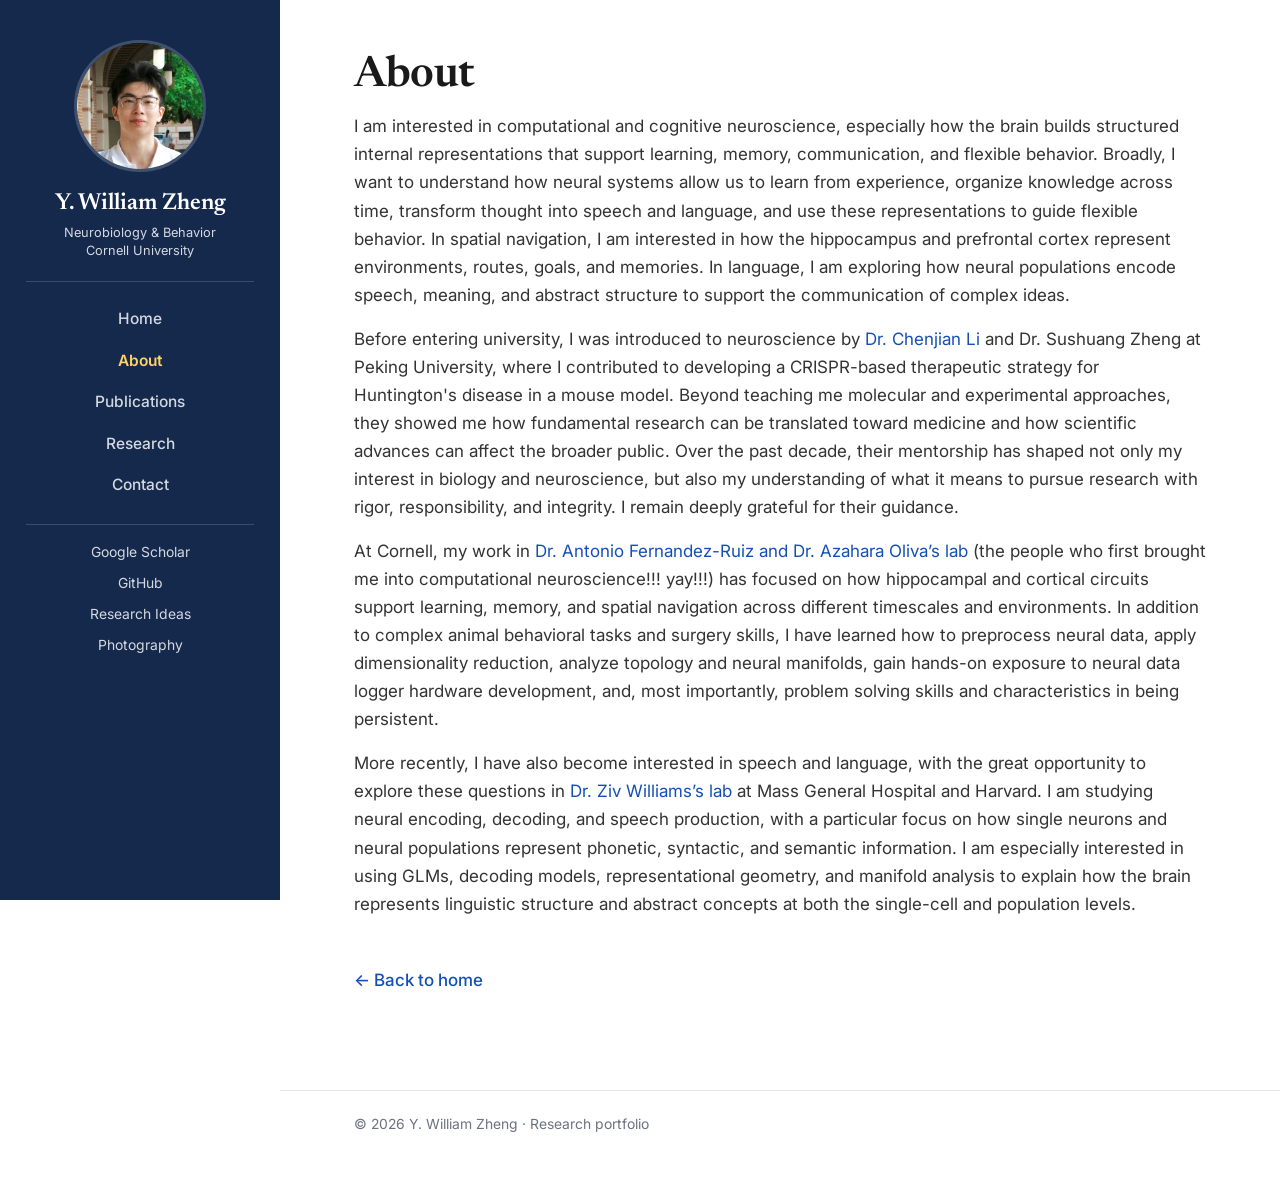
==== about.html @ 9a8290dd "feat(site): add photography gallery page and sidebar link" ====
<!DOCTYPE html>
<html lang="en">
<head>
    <meta charset="UTF-8">
    <meta name="viewport" content="width=device-width, initial-scale=1.0">
    <title>About | Y. William Zheng</title>
    <meta name="description" content="Research interests of Y. William Zheng in computational and cognitive neuroscience: hippocampal and prefrontal representations for navigation and memory, and neural encoding of speech and language.">
    <meta name="author" content="Y. William Zheng">
    <link rel="canonical" href="https://williamyixiangzheng.github.io/WYZ-Neuro-Portfolio/about.html">
    <meta property="og:title" content="About | Y. William Zheng">
    <meta property="og:description" content="Research interests of Y. William Zheng in computational and cognitive neuroscience: hippocampal and prefrontal representations for navigation and memory, and neural encoding of speech and language.">
    <meta property="og:url" content="https://williamyixiangzheng.github.io/WYZ-Neuro-Portfolio/about.html">
    <meta property="og:type" content="website">
    <link rel="preconnect" href="https://fonts.googleapis.com">
    <link rel="preconnect" href="https://fonts.gstatic.com" crossorigin>
    <link href="https://fonts.googleapis.com/css2?family=Inter:wght@400;500;600;700&family=Newsreader:opsz,wght@6..72,400;6..72,500;6..72,600;6..72,700&display=swap" rel="stylesheet">
    <link rel="stylesheet" href="assets/site.css">
</head>
<body>
    <a class="skip-link" href="#main">Skip to main content</a>

    <aside class="sidebar">
        <a href="index.html"><img class="avatar" src="picture/william_profile_pic.jpg" alt="Portrait of Y. William Zheng"></a>
        <p class="name">Y. William Zheng</p>
        <p class="tag">Neurobiology &amp; Behavior<br>Cornell University</p>
        <nav aria-label="Main">
            <a href="index.html">Home</a>
            <a href="about.html" aria-current="page">About</a>
            <a href="publications.html">Publications</a>
            <a href="research.html">Research</a>
            <a href="index.html#contact">Contact</a>
        </nav>
        <div class="side-links">
            <a href="https://scholar.google.com/citations?user=ODMxjj0AAAAJ&amp;hl=en" target="_blank" rel="noreferrer">Google Scholar</a>
            <a href="https://github.com/williamyixiangzheng" target="_blank" rel="noreferrer">GitHub</a>
            <a href="writing.html">Research Ideas</a>
            <a href="photography.html">Photography</a>
        </div>
    </aside>

    <div class="content">
        <main id="main" class="page">
            <div class="wrap prose">
                <h1>About</h1>

                <p>
                    I am interested in computational and cognitive neuroscience, especially how the brain
                    builds structured internal representations that support learning, memory, communication,
                    and flexible behavior. Broadly, I want to understand how neural systems allow us to learn
                    from experience, organize knowledge across time, transform thought into speech and
                    language, and use these representations to guide flexible behavior. In spatial navigation,
                    I am interested in how the hippocampus and prefrontal cortex represent environments,
                    routes, goals, and memories. In language, I am exploring how neural populations encode
                    speech, meaning, and abstract structure to support the communication of complex ideas.
                </p>

                <p>
                    Before entering university, I was introduced to neuroscience by <a href="https://web.bio.pku.edu.cn/UHPB/index.php?m=Index&a=teacher_cont&id=86&cid=20" target="_blank" rel="noopener noreferrer">Dr. Chenjian Li</a> and Dr. Sushuang 
                    Zheng at Peking University, where I contributed to developing a CRISPR-based therapeutic strategy 
                    for Huntington's disease in a mouse model. Beyond teaching me molecular and experimental approaches, 
                    they showed me how fundamental research can be translated toward medicine and how scientific advances 
                    can affect the broader public. Over the past decade, their mentorship has shaped not only my interest 
                    in biology and neuroscience, but also my understanding of what it means to pursue research with rigor,
                     responsibility, and integrity. I remain deeply grateful for their guidance.
                </p>

                <p>
                    At Cornell, my work in
                    <a href="https://braincomputation.org/people/" target="_blank" rel="noopener noreferrer">Dr. Antonio Fernandez-Ruiz and Dr. Azahara Oliva&rsquo;s lab</a>
                    (the people who first brought me into computational neuroscience!!! yay!!!) has focused on
                    how hippocampal and cortical circuits support learning, memory, and spatial navigation
                    across different timescales and environments. In addition to complex animal behavioral
                    tasks and surgery skills, I have learned how to preprocess neural data, apply
                    dimensionality reduction, analyze topology and neural manifolds, gain hands-on exposure to
                    neural data logger hardware development, and, most importantly, problem solving skills and
                    characteristics in being persistent.
                </p>

                <p>
                    More recently, I have also become interested in speech and language, with the great
                    opportunity to explore these questions in
                    <a href="https://zivwilliams.mgh.harvard.edu/" target="_blank" rel="noopener noreferrer">Dr. Ziv Williams&rsquo;s lab</a>
                    at Mass General Hospital and Harvard. I am studying neural encoding, decoding, and speech
                    production, with a particular focus on how single neurons and neural populations represent
                    phonetic, syntactic, and semantic information. I am especially interested in using GLMs,
                    decoding models, representational geometry, and manifold analysis to explain how the brain
                    represents linguistic structure and abstract concepts at both the single-cell and
                    population levels.
                </p>

                <p><a class="back-link" href="index.html">&larr; Back to home</a></p>
            </div>
        </main>

        <footer>
            <div class="wrap">
                &copy; 2026 Y. William Zheng &middot; Research portfolio
            </div>
        </footer>
    </div>
</body>
</html>
---- assets/site.css ----
/* ==========================================================================
   Y. William Zheng — research portfolio
   Shared stylesheet. Every page links this file; no page defines its own
   colours, spacing, or nav styles.
   ========================================================================== */

:root {
    --bg: #ffffff;
    --ink: #1a1a1a;
    --body: #333333;
    --muted: #5b6472;
    --soft: #6b7280;
    --line: #e4e6ea;
    --line-soft: #f0f1f4;
    --accent: #1450b4;
    --accent-dark: #0f3d8a;
    --sidebar: #15294d;
    --sidebar-soft: rgba(255, 255, 255, 0.82);
    --sidebar-line: rgba(255, 255, 255, 0.16);
    --sidebar-active: #ffd166;
    --sidebar-w: 280px;
    --max: 900px;
    --focus: #b45309;
}

* { box-sizing: border-box; }

html {
    overflow-y: scroll;
    -webkit-text-size-adjust: 100%;
}

body {
    margin: 0;
    color: var(--ink);
    background: var(--bg);
    font-family: "Inter", -apple-system, BlinkMacSystemFont, "Segoe UI", sans-serif;
    line-height: 1.65;
    font-size: 17px;
    overflow-wrap: break-word;
}

a { color: var(--accent); text-decoration: none; }
a:hover { text-decoration: underline; }

/* Visible keyboard focus everywhere, including inside the dark sidebar. */
a:focus-visible,
button:focus-visible {
    outline: 3px solid var(--focus);
    outline-offset: 2px;
    border-radius: 3px;
}
.sidebar a:focus-visible { outline-color: var(--sidebar-active); }

.skip-link {
    position: absolute;
    left: -9999px;
    top: 0;
    z-index: 100;
    background: #fff;
    color: var(--accent);
    padding: 10px 16px;
    font-weight: 600;
}
.skip-link:focus { left: 8px; top: 8px; }

.wrap {
    max-width: var(--max);
    margin: 0 auto;
    padding: 0 24px;
}

/* ---------- Sidebar ---------- */
.sidebar {
    position: fixed;
    top: 0;
    left: 0;
    width: var(--sidebar-w);
    height: 100vh;
    background: var(--sidebar);
    color: #fff;
    display: flex;
    flex-direction: column;
    align-items: center;
    text-align: center;
    padding: 40px 26px;
    overflow-y: auto;
}

.sidebar .avatar {
    width: 132px;
    height: 132px;
    border-radius: 50%;
    object-fit: cover;
    display: block;
    border: 3px solid rgba(255, 255, 255, 0.18);
    margin-bottom: 18px;
}

.sidebar .name {
    font-family: "Newsreader", Georgia, serif;
    font-weight: 600;
    font-size: 1.45rem;
    line-height: 1.2;
    margin: 0 0 6px;
    color: #fff;
}

.sidebar .tag {
    color: var(--sidebar-soft);
    font-size: 0.8rem;
    line-height: 1.45;
    margin: 0 0 20px;
}

.sidebar nav {
    width: 100%;
    border-top: 1px solid var(--sidebar-line);
    padding-top: 16px;
}

.sidebar nav a {
    display: block;
    color: var(--sidebar-soft);
    font-size: 0.97rem;
    font-weight: 500;
    padding: 8px 0;
    border-radius: 6px;
}
.sidebar nav a:hover { color: #fff; text-decoration: none; }
.sidebar nav a[aria-current="page"] {
    color: var(--sidebar-active);
    font-weight: 600;
}

.sidebar .side-links {
    width: 100%;
    margin-top: 18px;
    padding-top: 16px;
    border-top: 1px solid var(--sidebar-line);
    display: flex;
    flex-direction: column;
    gap: 8px;
}
.sidebar .side-links a {
    color: var(--sidebar-soft);
    font-size: 0.87rem;
}
.sidebar .side-links a:hover { color: #fff; }

.content { margin-left: var(--sidebar-w); }

/* ---------- Page furniture ---------- */
.page { padding: 52px 0 24px; }

h1 {
    font-family: "Newsreader", Georgia, serif;
    font-weight: 600;
    font-size: clamp(2rem, 5vw, 2.7rem);
    line-height: 1.12;
    margin: 0 0 12px;
    letter-spacing: -0.01em;
}

.lead {
    color: var(--muted);
    font-size: 1.05rem;
    margin: 0 0 8px;
}

h2 {
    font-family: "Newsreader", Georgia, serif;
    font-weight: 600;
    font-size: 1.5rem;
    margin: 44px 0 6px;
    padding-bottom: 10px;
    border-bottom: 1px solid var(--line);
}

h3 {
    font-size: 1.14rem;
    font-weight: 600;
    line-height: 1.35;
    margin: 2px 0 8px;
}
h3 a { color: var(--ink); }
h3 a:hover { color: var(--accent); }

h4 {
    font-size: 0.76rem;
    font-weight: 700;
    letter-spacing: 0.07em;
    text-transform: uppercase;
    color: var(--soft);
    margin: 18px 0 6px;
}

p { color: var(--body); margin: 0 0 16px; }

.prose li { color: var(--body); margin-bottom: 6px; }
.prose ul, .prose ol { padding-left: 22px; margin: 0 0 16px; }

/* ---------- Hero (home) ---------- */
.hero { padding: 56px 0 0; }
.hero h1 { margin-bottom: 14px; }
.hero .role {
    font-size: 1.12rem;
    color: var(--ink);
    margin: 0 0 14px;
}
.hero .affil { color: var(--muted); font-size: 1rem; }

.hero-links {
    display: flex;
    flex-wrap: wrap;
    gap: 10px;
    margin-top: 22px;
}
.hero-links a {
    font-size: 0.92rem;
    font-weight: 500;
    padding: 7px 15px;
    border: 1px solid var(--line);
    border-radius: 999px;
    color: var(--accent);
}
.hero-links a:hover {
    text-decoration: none;
    border-color: var(--accent);
    background: #f5f8fe;
}

/* ---------- Status pills ---------- */
.pill {
    display: inline-block;
    font-size: 0.71rem;
    font-weight: 700;
    letter-spacing: 0.05em;
    text-transform: uppercase;
    padding: 3px 10px;
    border-radius: 999px;
    white-space: nowrap;
    background: #eef1f6;
    color: #3c4757;
}
.pill--published { background: #e2f0e4; color: #245c30; }
.pill--preprint  { background: #dfeaf9; color: #17427e; }
.pill--review    { background: #dfeaf9; color: #17427e; }
.pill--prep      { background: #fdf0d9; color: #7a5a11; }
.pill--ongoing   { background: #ece6f7; color: #4a3579; }
.pill--earlier   { background: #eef1f6; color: #3c4757; }
.pill--concept   { background: #f4eee8; color: #6b4a2c; }

/* ---------- Project cards ---------- */
.card {
    padding: 26px 0;
    border-bottom: 1px solid var(--line);
}
.card:last-of-type { border-bottom: none; }

.card-head {
    display: flex;
    flex-wrap: wrap;
    align-items: baseline;
    gap: 10px;
    margin-bottom: 2px;
}
.card-head h3 { margin: 0; }

.card-meta {
    font-size: 0.86rem;
    color: var(--soft);
    margin: 0 0 10px;
}

/* Card header: output type, then venue/status, then the author line.
   The project title stays the visual anchor; this is supporting context. */
.card-byline { margin: 0 0 14px; }

.card-byline .kind {
    display: block;
    font-size: 0.74rem;
    font-weight: 700;
    letter-spacing: 0.07em;
    text-transform: uppercase;
    color: var(--soft);
    margin-bottom: 1px;
}

.card-byline .venue {
    display: block;
    font-size: 0.88rem;
    color: var(--muted);
}

.card-byline .authors {
    display: block;
    font-size: 0.86rem;
    line-height: 1.5;
    color: var(--muted);
    margin-top: 5px;
}
/* The portfolio owner, emphasised within the author list. */
.card-byline .authors .me { font-weight: 700; color: var(--ink); }

/* Marks equal contribution; explained by .eq-note under the list. */
.card-byline .authors .eq { font-weight: 400; }

.eq-note {
    font-size: 0.79rem;
    color: var(--soft);
    margin-top: 3px;
}

.card p { margin: 0 0 12px; font-size: 0.98rem; }

.card ul {
    margin: 0 0 12px;
    padding-left: 20px;
}
.card li {
    color: var(--body);
    font-size: 0.96rem;
    margin-bottom: 5px;
}

/* Home featured cards: two side-by-side columns, collapsing to one on narrow
   screens. Reading order is left-to-right, then down. */
.featured {
    display: grid;
    grid-template-columns: repeat(auto-fit, minmax(330px, 1fr));
    gap: 0 36px;
}
.featured .card { border-bottom: 1px solid var(--line-soft); }

/* The homepage shows at most eight featured projects; anything beyond the eighth
   belongs on the Research page. Keep the markup to eight cards -- this rule is a
   guard, and hidden cards are still in the DOM for crawlers and screen readers. */
.featured .card:nth-child(n + 9) { display: none; }

/* Underlined body text. Offset so descenders stay legible. */
.underlined {
    text-decoration: underline;
    text-decoration-thickness: 1px;
    text-underline-offset: 3px;
}

/* ---------- Method tags ---------- */
.tags {
    list-style: none;
    display: flex;
    flex-wrap: wrap;
    gap: 6px;
    margin: 0 0 12px;
    padding: 0;
}
.tags li {
    font-size: 0.78rem;
    color: var(--muted);
    background: #f5f6f8;
    border: 1px solid var(--line);
    border-radius: 5px;
    padding: 2px 8px;
    margin: 0;
    max-width: none;
}

/* ---------- Link rows ---------- */
.row-links {
    display: flex;
    flex-wrap: wrap;
    gap: 8px 18px;
    font-size: 0.92rem;
    font-weight: 500;
}

.back-link { display: inline-block; margin-top: 32px; font-weight: 500; }

/* ---------- Figures ---------- */
figure { margin: 24px 0; }
figure img {
    width: 100%;
    height: auto;
    border-radius: 10px;
    border: 1px solid var(--line);
    display: block;
}
figcaption {
    font-size: 0.86rem;
    color: var(--muted);
    margin-top: 8px;
}

/* ---------- Photo gallery ---------- */
/* Columns rather than a grid, so portrait and landscape frames keep their own
   aspect ratios instead of being cropped to a shared cell height. */
.photo-grid {
    columns: 2;
    column-gap: 18px;
    margin-top: 28px;
}
.photo-grid .photo {
    margin: 0 0 18px;
    break-inside: avoid;
}
@media (max-width: 700px) {
    .photo-grid { columns: 1; }
}

/* ---------- Pipeline diagram (original asset, no data shown) ---------- */
.pipeline {
    list-style: none;
    display: flex;
    flex-wrap: wrap;
    align-items: stretch;
    gap: 8px;
    margin: 20px 0 24px;
    padding: 0;
}
.pipeline li {
    flex: 1 1 130px;
    font-size: 0.82rem;
    line-height: 1.4;
    color: var(--muted);
    background: #f7f8fa;
    border: 1px solid var(--line);
    border-radius: 8px;
    padding: 10px 12px;
    margin: 0;
    max-width: none;
    position: relative;
}
.pipeline li strong {
    display: block;
    color: var(--ink);
    font-size: 0.86rem;
    font-weight: 600;
    margin-bottom: 2px;
}

/* ---------- Callout ---------- */
.note {
    border-left: 3px solid var(--line);
    padding: 2px 0 2px 16px;
    margin: 20px 0;
    color: var(--muted);
    font-size: 0.94rem;
}
.note p { color: inherit; font-size: inherit; margin-bottom: 8px; }
.note p:last-child { margin-bottom: 0; }

/* Technologies / methods line closing a software entry. */
.tech {
    font-size: 0.9rem;
    color: var(--muted);
    margin-top: 14px;
}
.tech span {
    font-weight: 600;
    color: var(--ink);
}

/* ---------- Publication list ----------
   Formal, compact citation entries for the Publications page. Deliberately
   not cards: no borders, icons, or thumbnails, so the page reads like the
   publications section of an academic CV. */
.pubs {
    list-style: none;
    margin: 0 0 8px;
    padding: 0;
}

.pub {
    margin: 0 0 22px;
    padding-left: 22px;
    text-indent: -22px;   /* hanging indent, as in a printed reference list */
    max-width: none;
}
.pub:last-child { margin-bottom: 0; }

.pub-line {
    margin: 0;
    font-size: 0.97rem;
    line-height: 1.6;
    color: var(--body);
}
/* Author list wraps cleanly on narrow screens rather than overflowing. */
.pub-line .me { font-weight: 700; color: var(--ink); }

.pub-note {
    display: block;
    text-indent: 0;
    margin-top: 5px;
    font-size: 0.86rem;
    color: var(--muted);
}
.pub-note a { font-weight: 500; }

/* ---------- Citations ---------- */
.citation {
    font-size: 0.96rem;
    color: var(--body);
    margin: 0 0 8px;
}
.citation .me { font-weight: 700; }

/* ---------- Footer ---------- */
footer {
    margin-top: 56px;
    padding: 22px 0 56px;
    border-top: 1px solid var(--line);
    color: var(--soft);
    font-size: 0.87rem;
}

/* ---------- Responsive ---------- */
@media (max-width: 900px) {
    :root { --sidebar-w: 0px; }
    .sidebar {
        position: static;
        width: 100%;
        height: auto;
        padding: 26px 24px;
    }
    .sidebar .avatar { width: 104px; height: 104px; }
    .sidebar nav {
        display: flex;
        flex-wrap: wrap;
        justify-content: center;
        gap: 2px 18px;
    }
    .sidebar nav a { padding: 6px 0; }
    .sidebar .side-links { flex-direction: row; justify-content: center; gap: 18px; }
    .content { margin-left: 0; }
    .page { padding: 34px 0 16px; }
    .hero { padding: 34px 0 0; }
}

@media (max-width: 560px) {
    body { font-size: 16px; }
}

@media (prefers-reduced-motion: reduce) {
    * { animation: none !important; transition: none !important; }
}
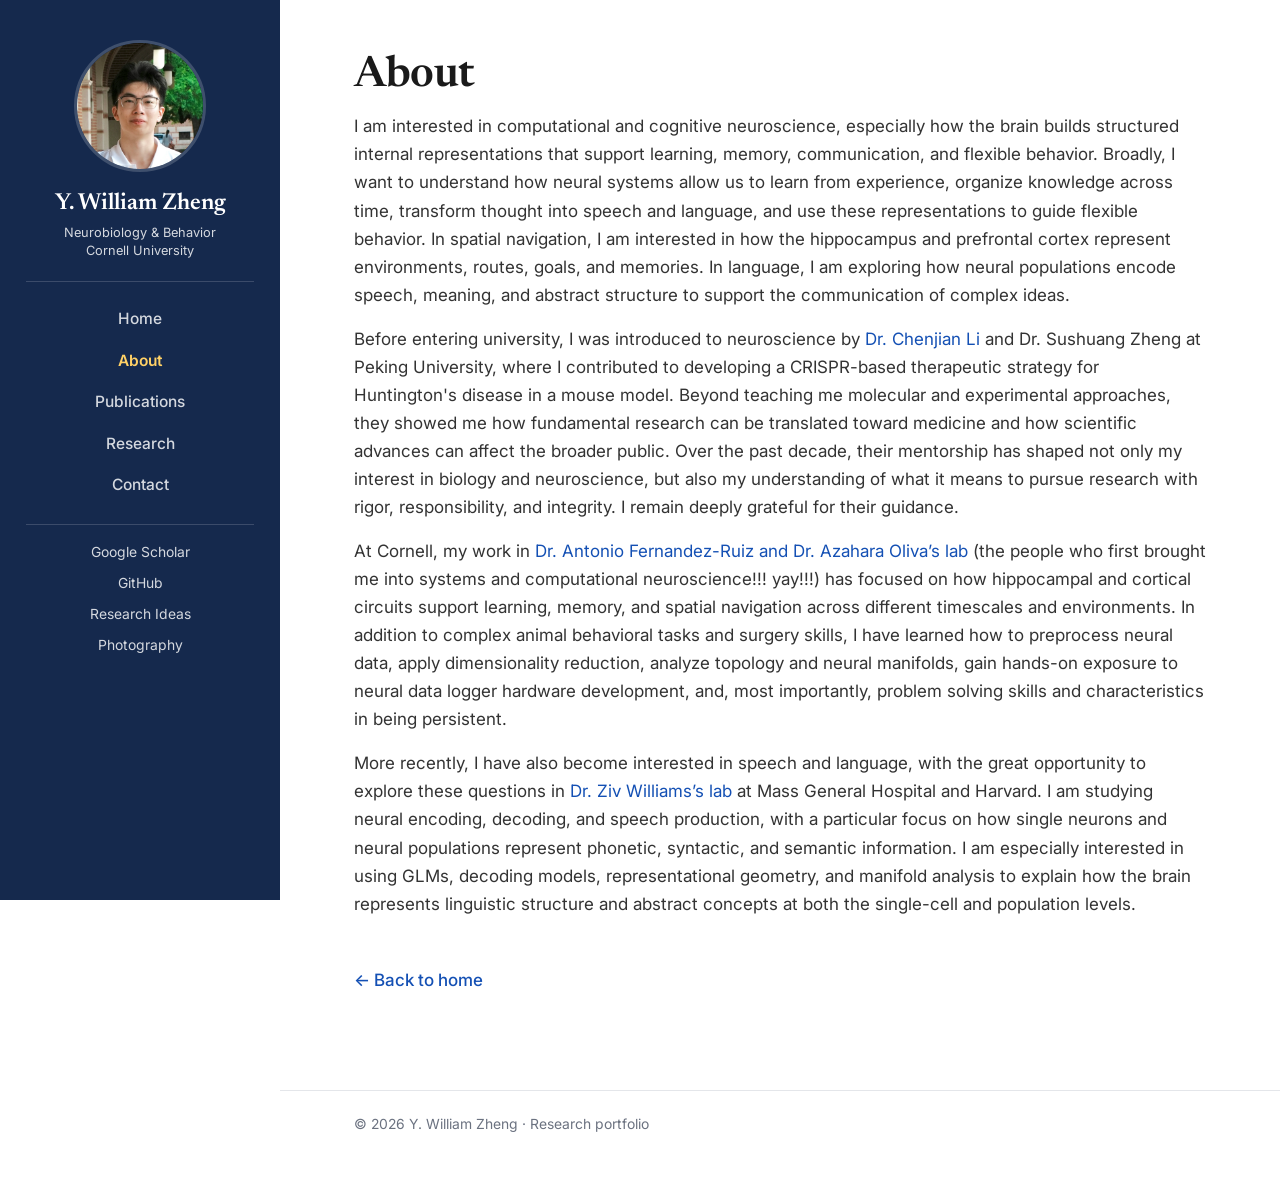
==== commit 1023eddf: "update" ====
--- a/about.html
+++ b/about.html
@@ -67,7 +67,7 @@
                 <p>
                     At Cornell, my work in
                     <a href="https://braincomputation.org/people/" target="_blank" rel="noopener noreferrer">Dr. Antonio Fernandez-Ruiz and Dr. Azahara Oliva&rsquo;s lab</a>
-                    (the people who first brought me into computational neuroscience!!! yay!!!) has focused on
+                    (the people who first brought me into systems and computational neuroscience!!! yay!!!) has focused on
                     how hippocampal and cortical circuits support learning, memory, and spatial navigation
                     across different timescales and environments. In addition to complex animal behavioral
                     tasks and surgery skills, I have learned how to preprocess neural data, apply
--- a/assets/site.css
+++ b/assets/site.css
@@ -324,14 +324,21 @@
     margin-bottom: 5px;
 }
 
-/* Home featured cards: two side-by-side columns, collapsing to one on narrow
-   screens. Reading order is left-to-right, then down. */
-.featured {
+/* Home featured cards: one project per row. A project with a shareable image
+   (.card--figure) shows text on the left and the image on the right; the rest
+   span the full row. Stacks to text-then-image on narrow screens. */
+.featured .card { border-bottom: 1px solid var(--line-soft); }
+.featured .card--figure {
     display: grid;
-    grid-template-columns: repeat(auto-fit, minmax(330px, 1fr));
+    grid-template-columns: minmax(0, 1fr) minmax(0, 1fr);
     gap: 0 36px;
-}
-.featured .card { border-bottom: 1px solid var(--line-soft); }
+    align-items: center;
+}
+.card-figure { margin: 0; }
+@media (max-width: 700px) {
+    .featured .card--figure { grid-template-columns: 1fr; }
+    .card-figure { margin-top: 8px; }
+}
 
 /* The homepage shows at most eight featured projects; anything beyond the eighth
    belongs on the Research page. Keep the markup to eight cards -- this rule is a
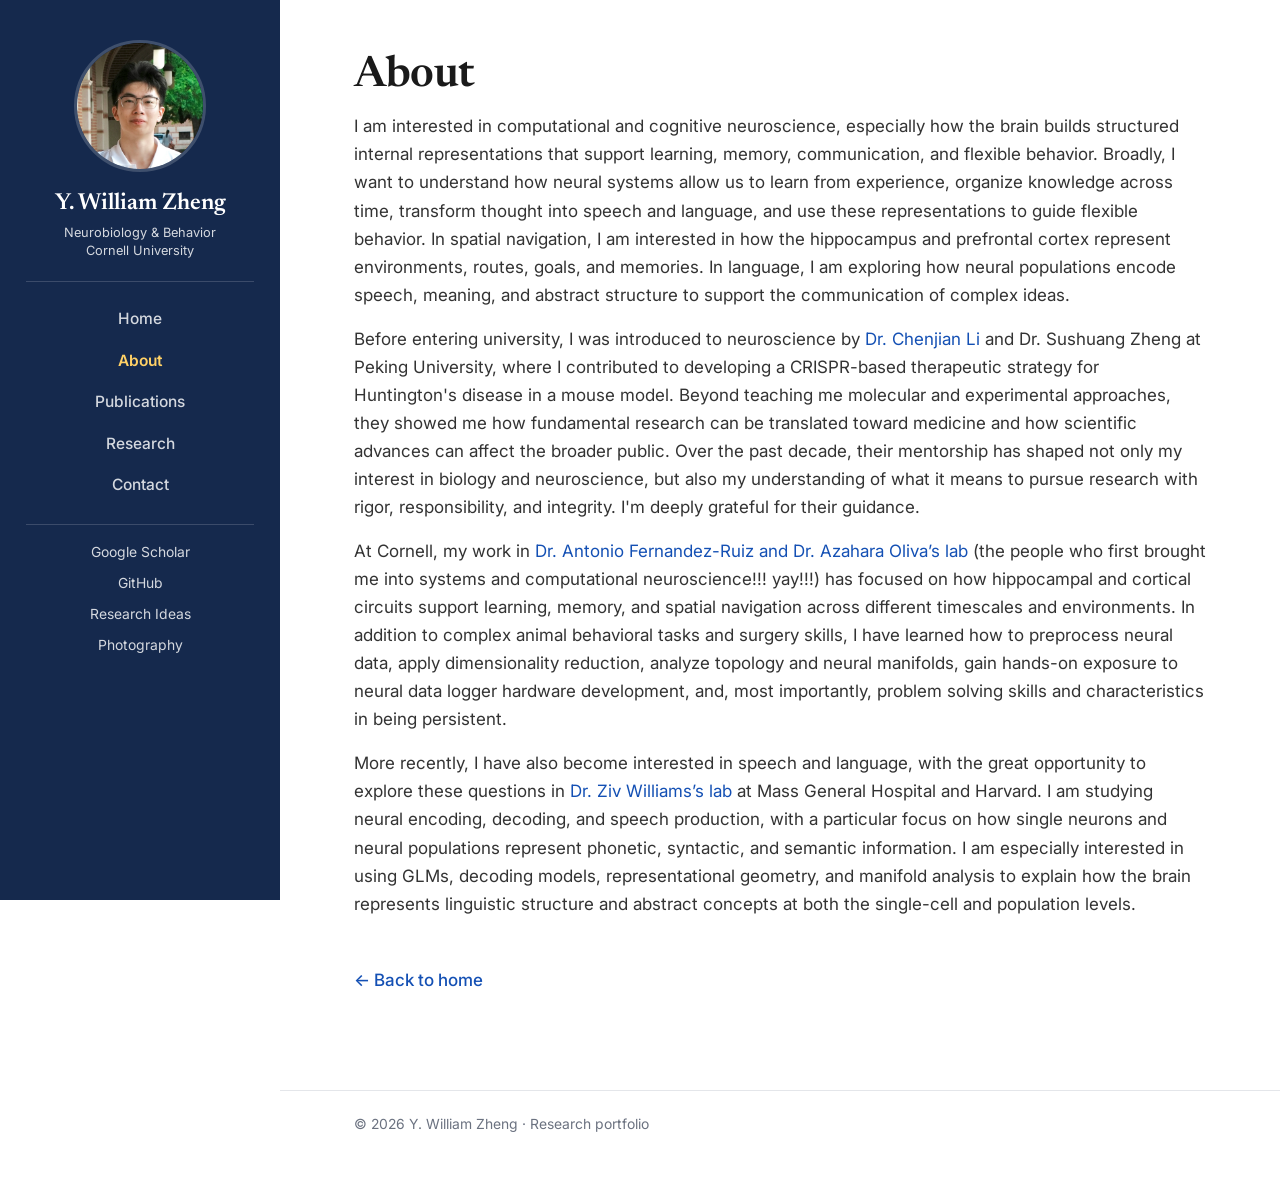
==== commit c9d10336: "update" ====
--- a/about.html
+++ b/about.html
@@ -61,7 +61,7 @@
                     they showed me how fundamental research can be translated toward medicine and how scientific advances 
                     can affect the broader public. Over the past decade, their mentorship has shaped not only my interest 
                     in biology and neuroscience, but also my understanding of what it means to pursue research with rigor,
-                     responsibility, and integrity. I remain deeply grateful for their guidance.
+                     responsibility, and integrity. I'm deeply grateful for their guidance.
                 </p>
 
                 <p>
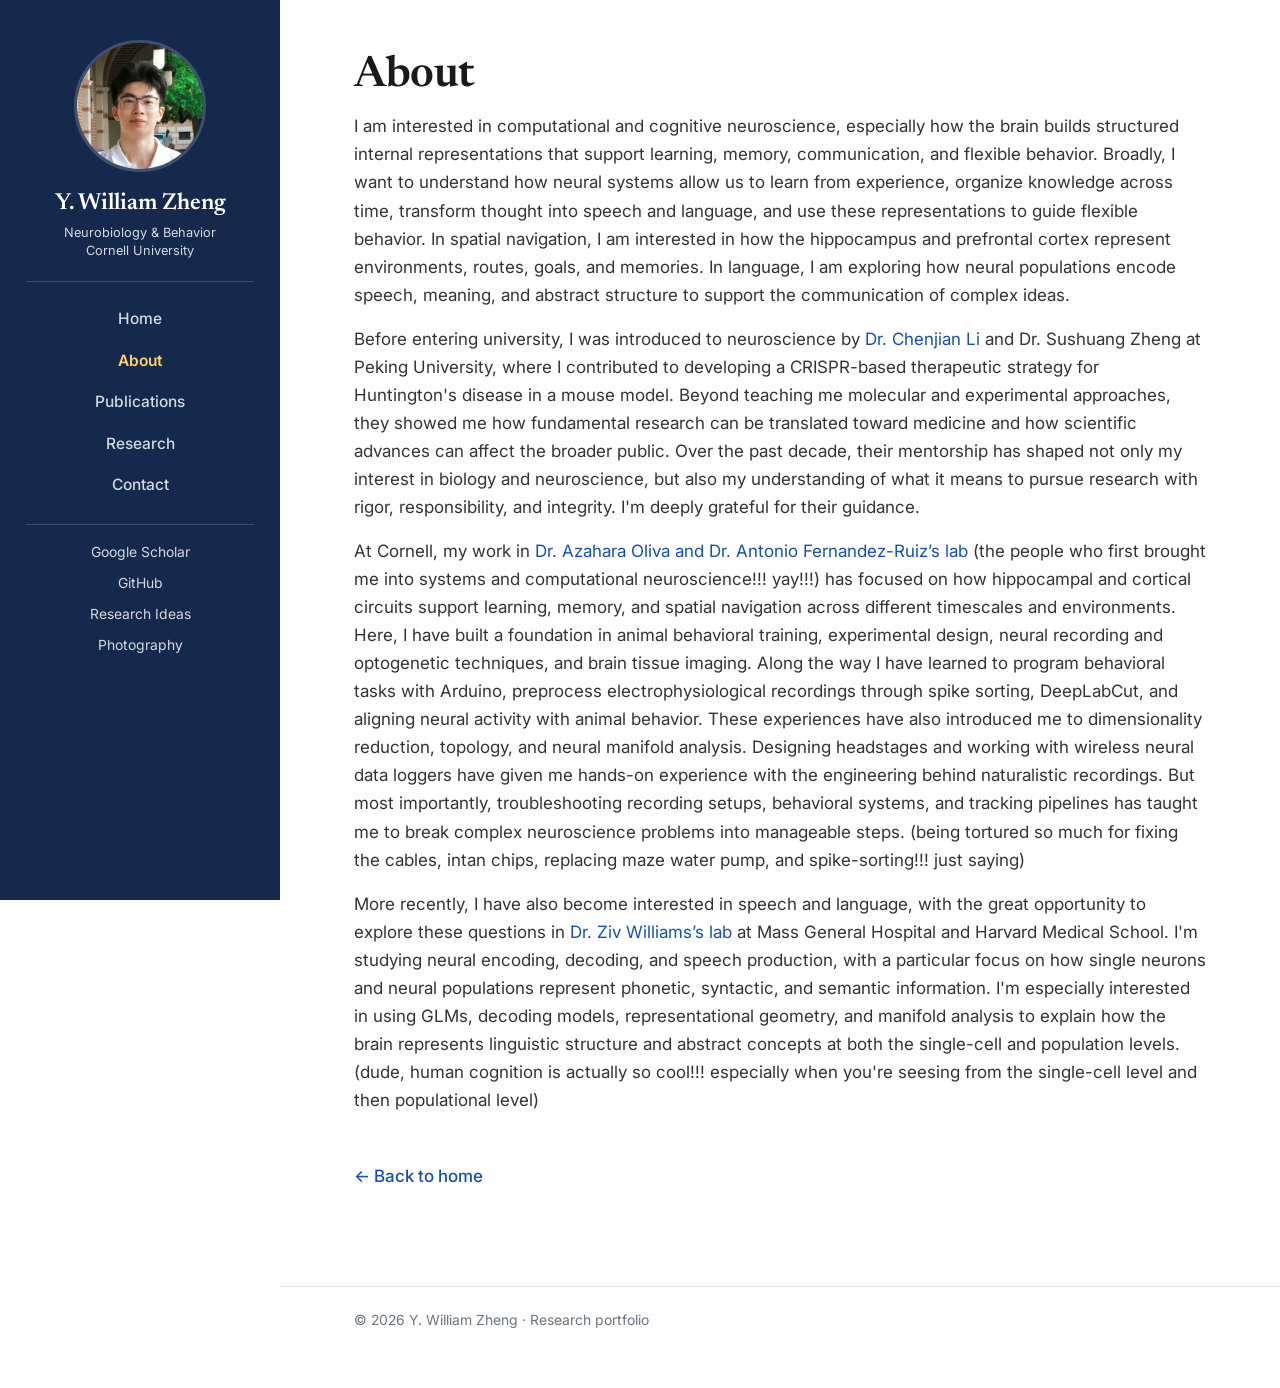
==== commit a5d05c5c: "update" ====
--- a/about.html
+++ b/about.html
@@ -66,26 +66,31 @@
 
                 <p>
                     At Cornell, my work in
-                    <a href="https://braincomputation.org/people/" target="_blank" rel="noopener noreferrer">Dr. Antonio Fernandez-Ruiz and Dr. Azahara Oliva&rsquo;s lab</a>
+                    <a href="https://braincomputation.org/people/" target="_blank" rel="noopener noreferrer">Dr. Azahara Oliva and Dr. Antonio Fernandez-Ruiz&rsquo;s lab</a>
                     (the people who first brought me into systems and computational neuroscience!!! yay!!!) has focused on
                     how hippocampal and cortical circuits support learning, memory, and spatial navigation
-                    across different timescales and environments. In addition to complex animal behavioral
-                    tasks and surgery skills, I have learned how to preprocess neural data, apply
-                    dimensionality reduction, analyze topology and neural manifolds, gain hands-on exposure to
-                    neural data logger hardware development, and, most importantly, problem solving skills and
-                    characteristics in being persistent.
+                    across different timescales and environments. Here, I have built a foundation in animal behavioral training,
+                    experimental design, neural recording and optogenetic techniques, and brain tissue imaging. Along the way
+                    I have learned to program behavioral tasks with Arduino, preprocess electrophysiological recordings through
+                    spike sorting, DeepLabCut, and aligning neural activity with animal behavior. These experiences have also introduced
+                    me to dimensionality reduction, topology, and neural manifold analysis. Designing headstages and working with wireless
+                    neural data loggers have given me hands-on experience with the engineering behind naturalistic recordings. But most
+                    importantly, troubleshooting recording setups, behavioral systems, and tracking pipelines has taught me to break
+                    complex neuroscience problems into manageable steps. (being tortured so much for fixing the cables, intan chips, replacing
+                    maze water pump, and spike-sorting!!! just saying)
                 </p>
 
                 <p>
                     More recently, I have also become interested in speech and language, with the great
                     opportunity to explore these questions in
                     <a href="https://zivwilliams.mgh.harvard.edu/" target="_blank" rel="noopener noreferrer">Dr. Ziv Williams&rsquo;s lab</a>
-                    at Mass General Hospital and Harvard. I am studying neural encoding, decoding, and speech
+                    at Mass General Hospital and Harvard Medical School. I'm studying neural encoding, decoding, and speech
                     production, with a particular focus on how single neurons and neural populations represent
-                    phonetic, syntactic, and semantic information. I am especially interested in using GLMs,
+                    phonetic, syntactic, and semantic information. I'm especially interested in using GLMs,
                     decoding models, representational geometry, and manifold analysis to explain how the brain
                     represents linguistic structure and abstract concepts at both the single-cell and
-                    population levels.
+                    population levels. (dude, human cognition is actually so cool!!! especially when you're seesing from the single-cell level
+                    and then populational level)
                 </p>
 
                 <p><a class="back-link" href="index.html">&larr; Back to home</a></p>
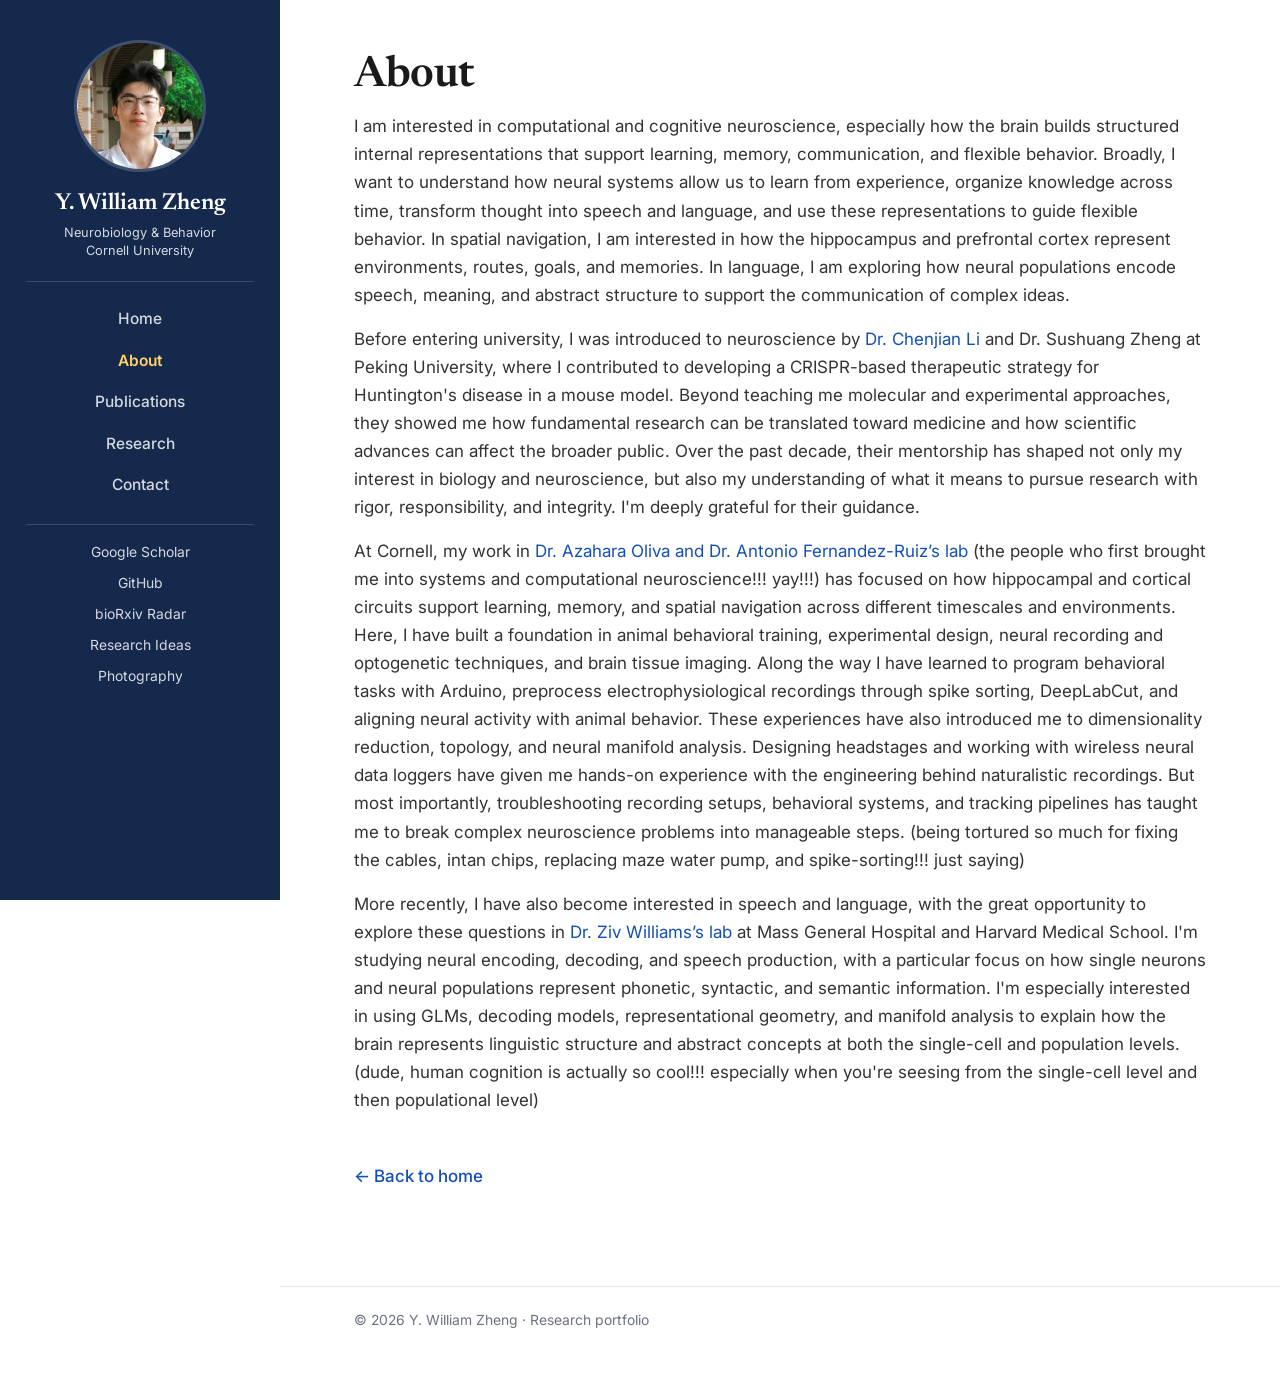
==== commit 8726baf9: "feat(site): add bioRxiv Radar link to sidebar" ====
--- a/about.html
+++ b/about.html
@@ -33,6 +33,7 @@
         <div class="side-links">
             <a href="https://scholar.google.com/citations?user=ODMxjj0AAAAJ&amp;hl=en" target="_blank" rel="noreferrer">Google Scholar</a>
             <a href="https://github.com/williamyixiangzheng" target="_blank" rel="noreferrer">GitHub</a>
+            <a href="https://github.com/williamyixiangzheng/biorxiv_radar" target="_blank" rel="noreferrer">bioRxiv Radar</a>
             <a href="writing.html">Research Ideas</a>
             <a href="photography.html">Photography</a>
         </div>
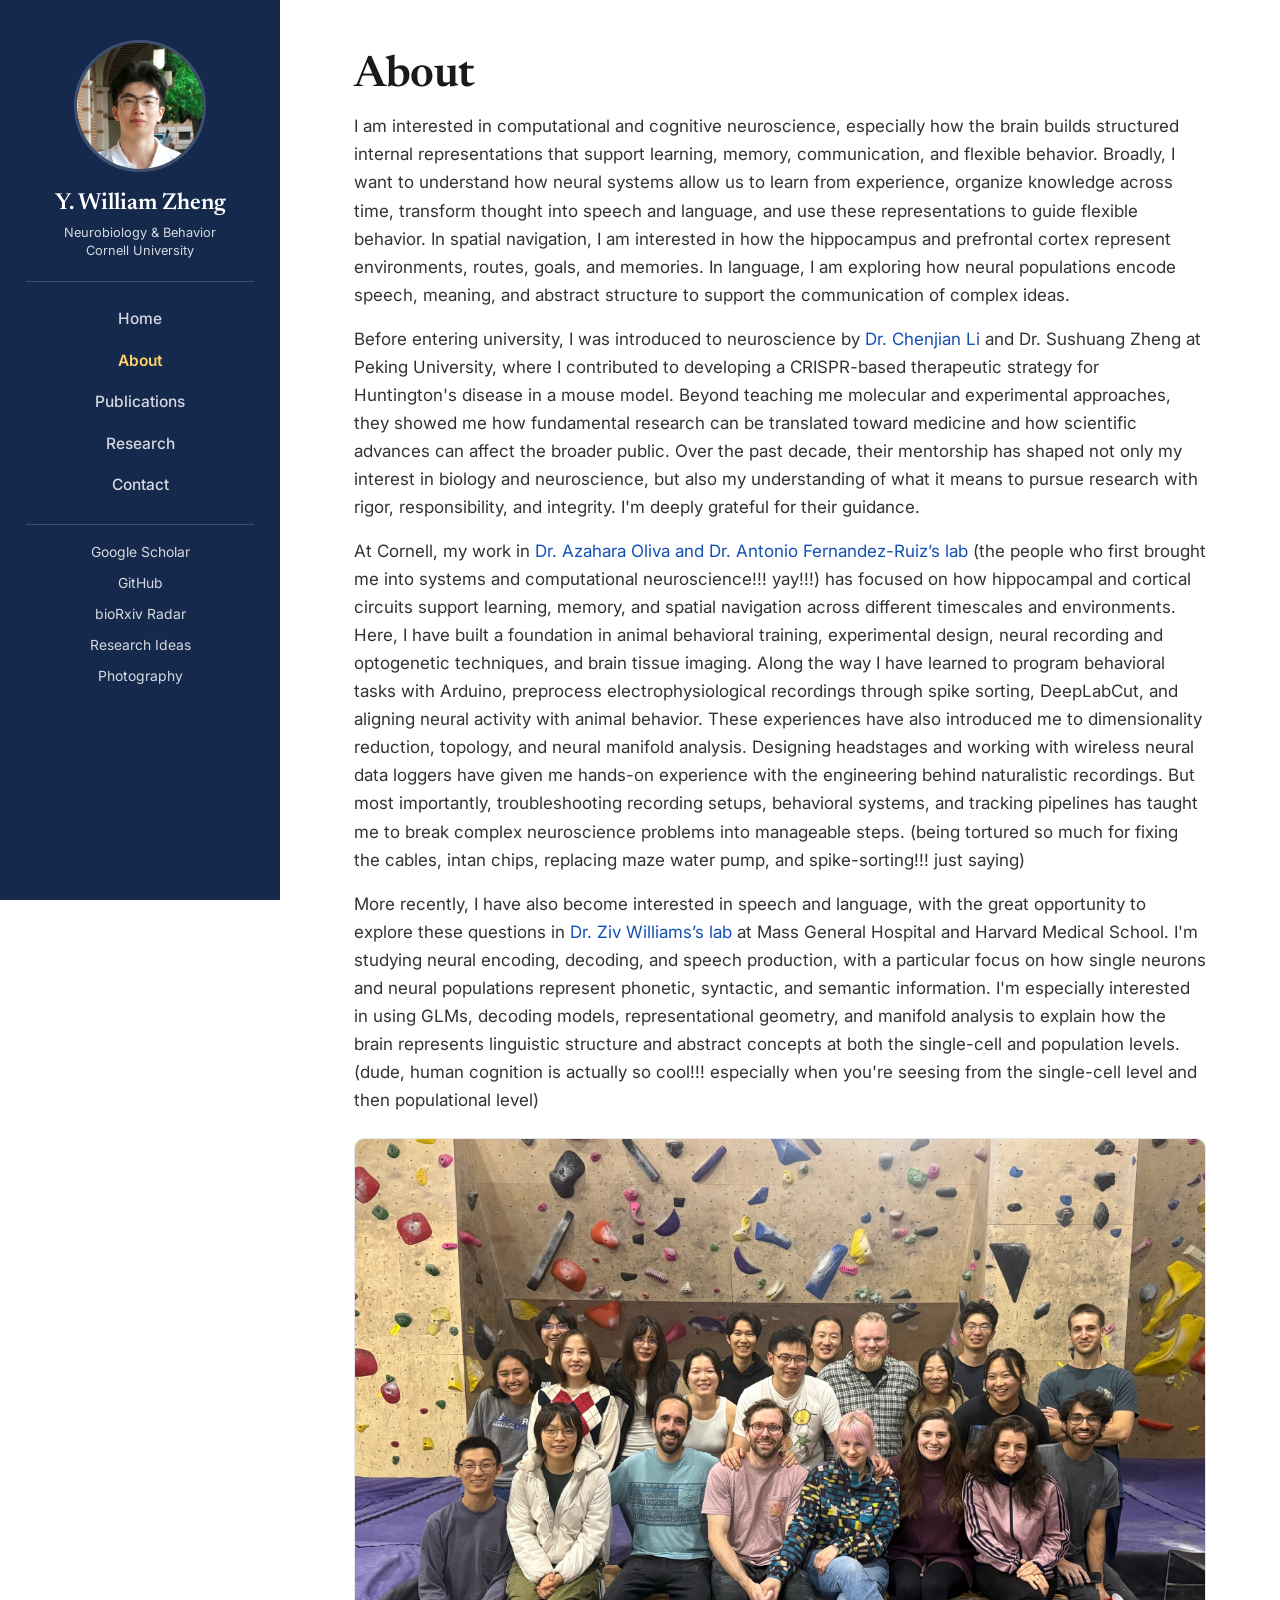
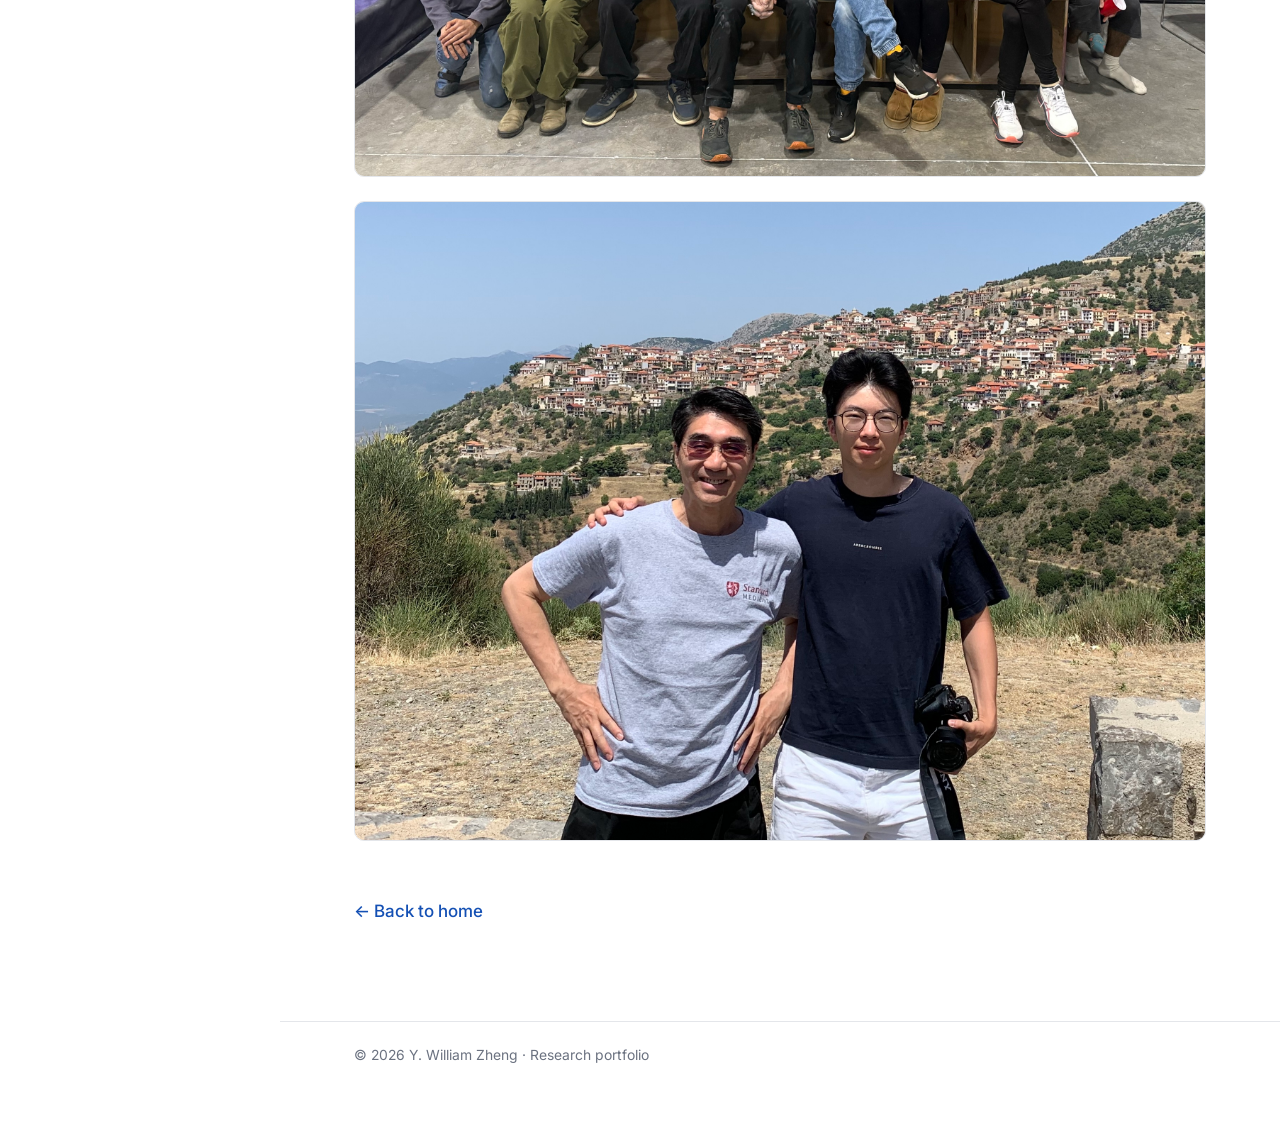
==== commit baf97e4f: "feat(about): add lab and mentor photos to bottom of About page" ====
--- a/about.html
+++ b/about.html
@@ -94,6 +94,14 @@
                     and then populational level)
                 </p>
 
+                <figure>
+                    <img src="picture/lab_pic.jpg" alt="Group photo of lab members at a climbing gym" loading="lazy">
+                </figure>
+
+                <figure>
+                    <img src="picture/cj_pic.jpg" alt="Y. William Zheng and a mentor standing in front of a hillside village" loading="lazy">
+                </figure>
+
                 <p><a class="back-link" href="index.html">&larr; Back to home</a></p>
             </div>
         </main>
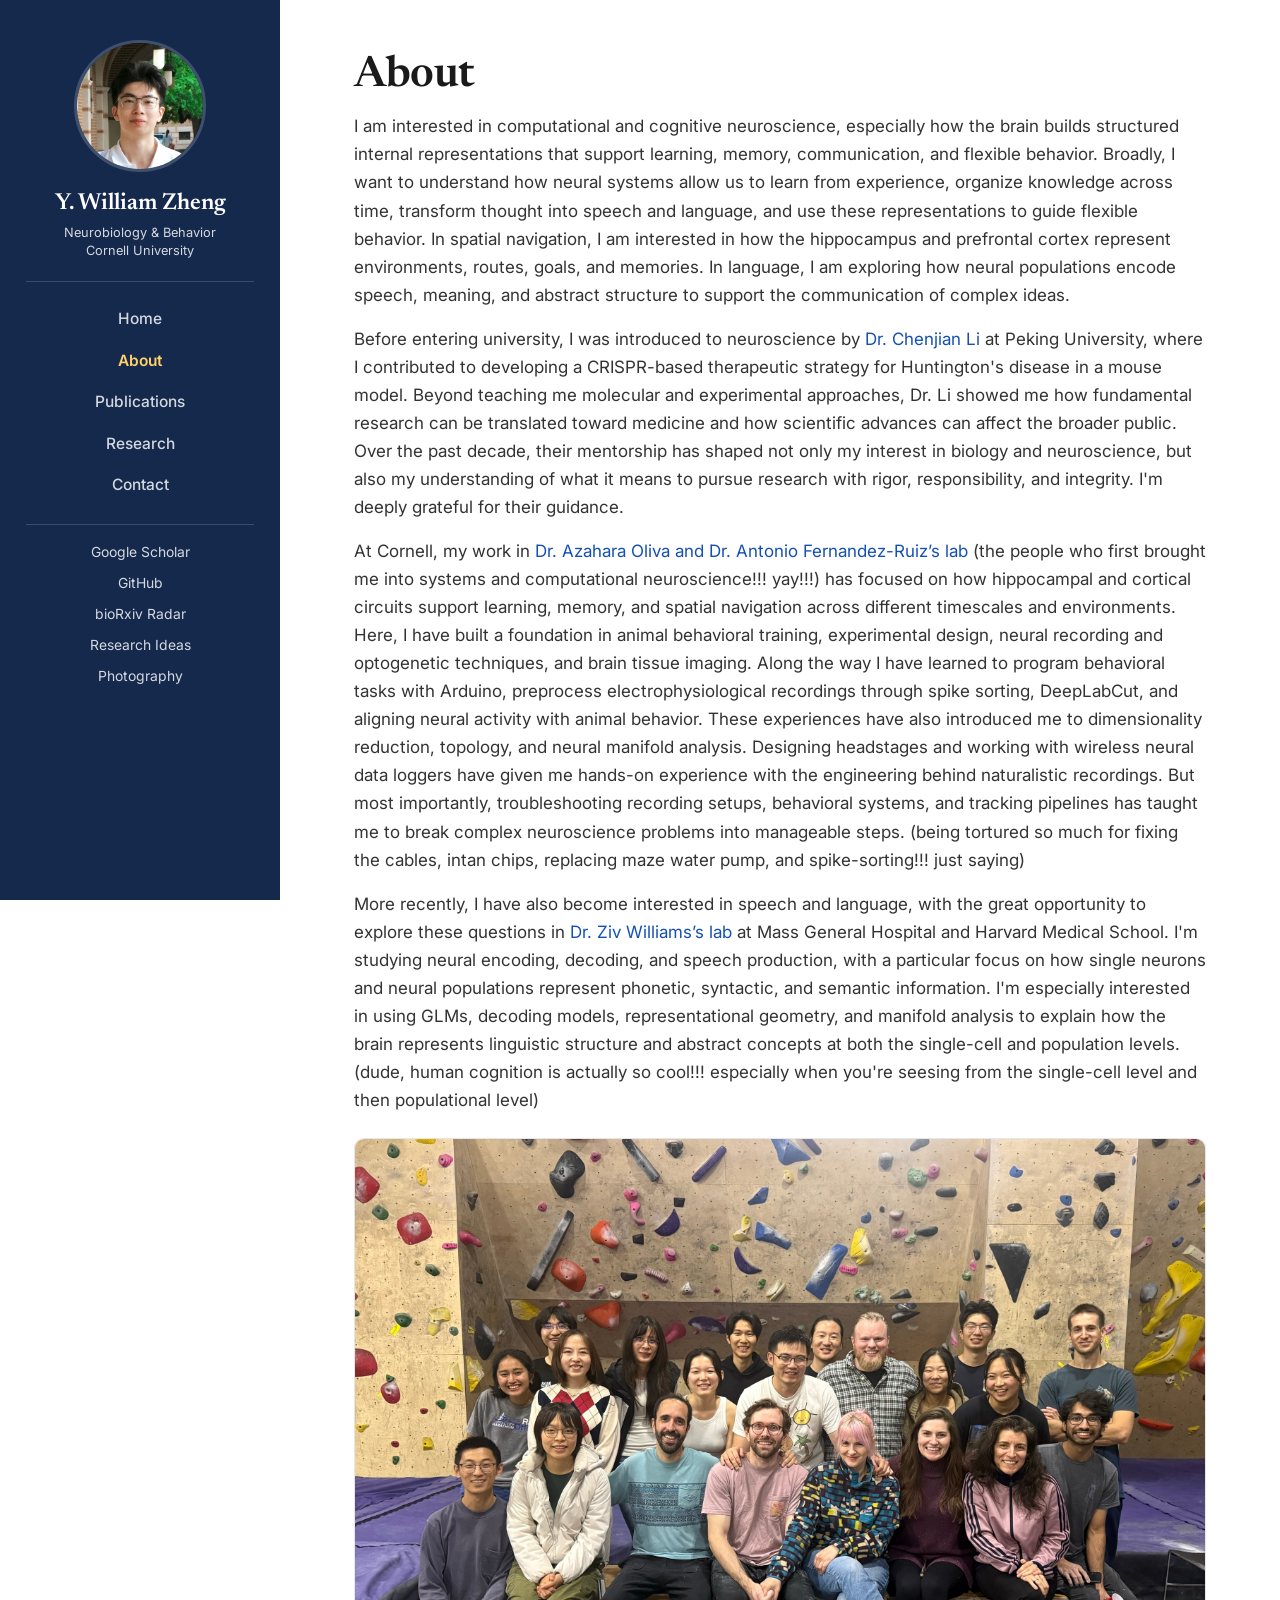
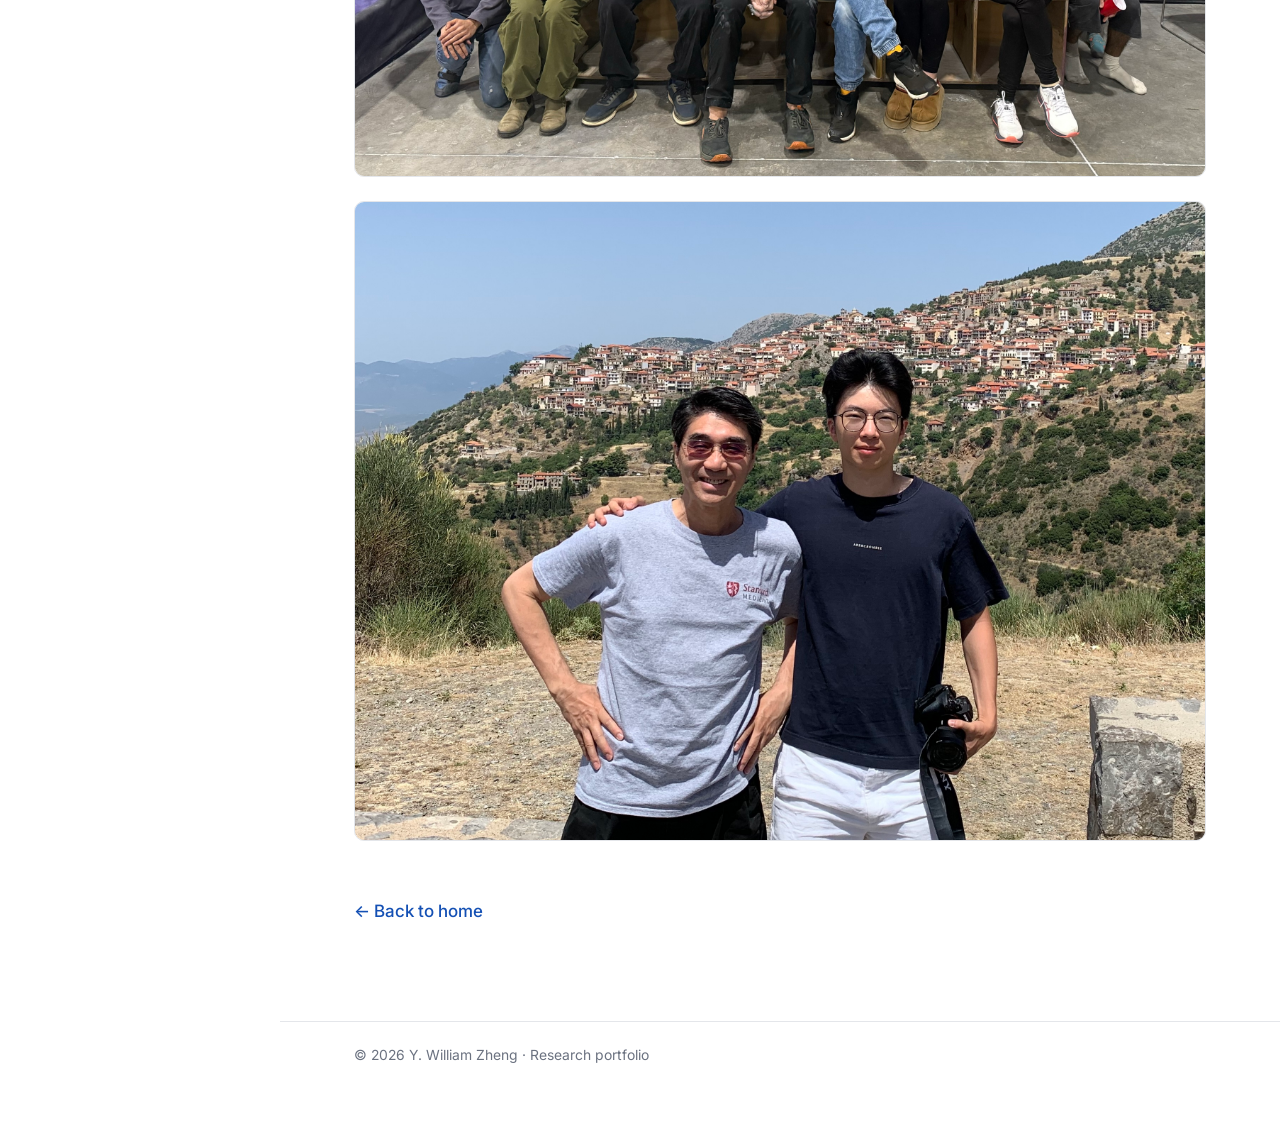
==== commit d74e5dcc: "docs(about)" ====
--- a/about.html
+++ b/about.html
@@ -56,10 +56,10 @@
                 </p>
 
                 <p>
-                    Before entering university, I was introduced to neuroscience by <a href="https://web.bio.pku.edu.cn/UHPB/index.php?m=Index&a=teacher_cont&id=86&cid=20" target="_blank" rel="noopener noreferrer">Dr. Chenjian Li</a> and Dr. Sushuang 
-                    Zheng at Peking University, where I contributed to developing a CRISPR-based therapeutic strategy 
-                    for Huntington's disease in a mouse model. Beyond teaching me molecular and experimental approaches, 
-                    they showed me how fundamental research can be translated toward medicine and how scientific advances 
+                    Before entering university, I was introduced to neuroscience by <a href="https://web.bio.pku.edu.cn/UHPB/index.php?m=Index&a=teacher_cont&id=86&cid=20" target="_blank" rel="noopener noreferrer">Dr. Chenjian Li</a>
+                    at Peking University, where I contributed to developing a CRISPR-based therapeutic strategy
+                    for Huntington's disease in a mouse model. Beyond teaching me molecular and experimental approaches,
+                    Dr. Li showed me how fundamental research can be translated toward medicine and how scientific advances 
                     can affect the broader public. Over the past decade, their mentorship has shaped not only my interest 
                     in biology and neuroscience, but also my understanding of what it means to pursue research with rigor,
                      responsibility, and integrity. I'm deeply grateful for their guidance.
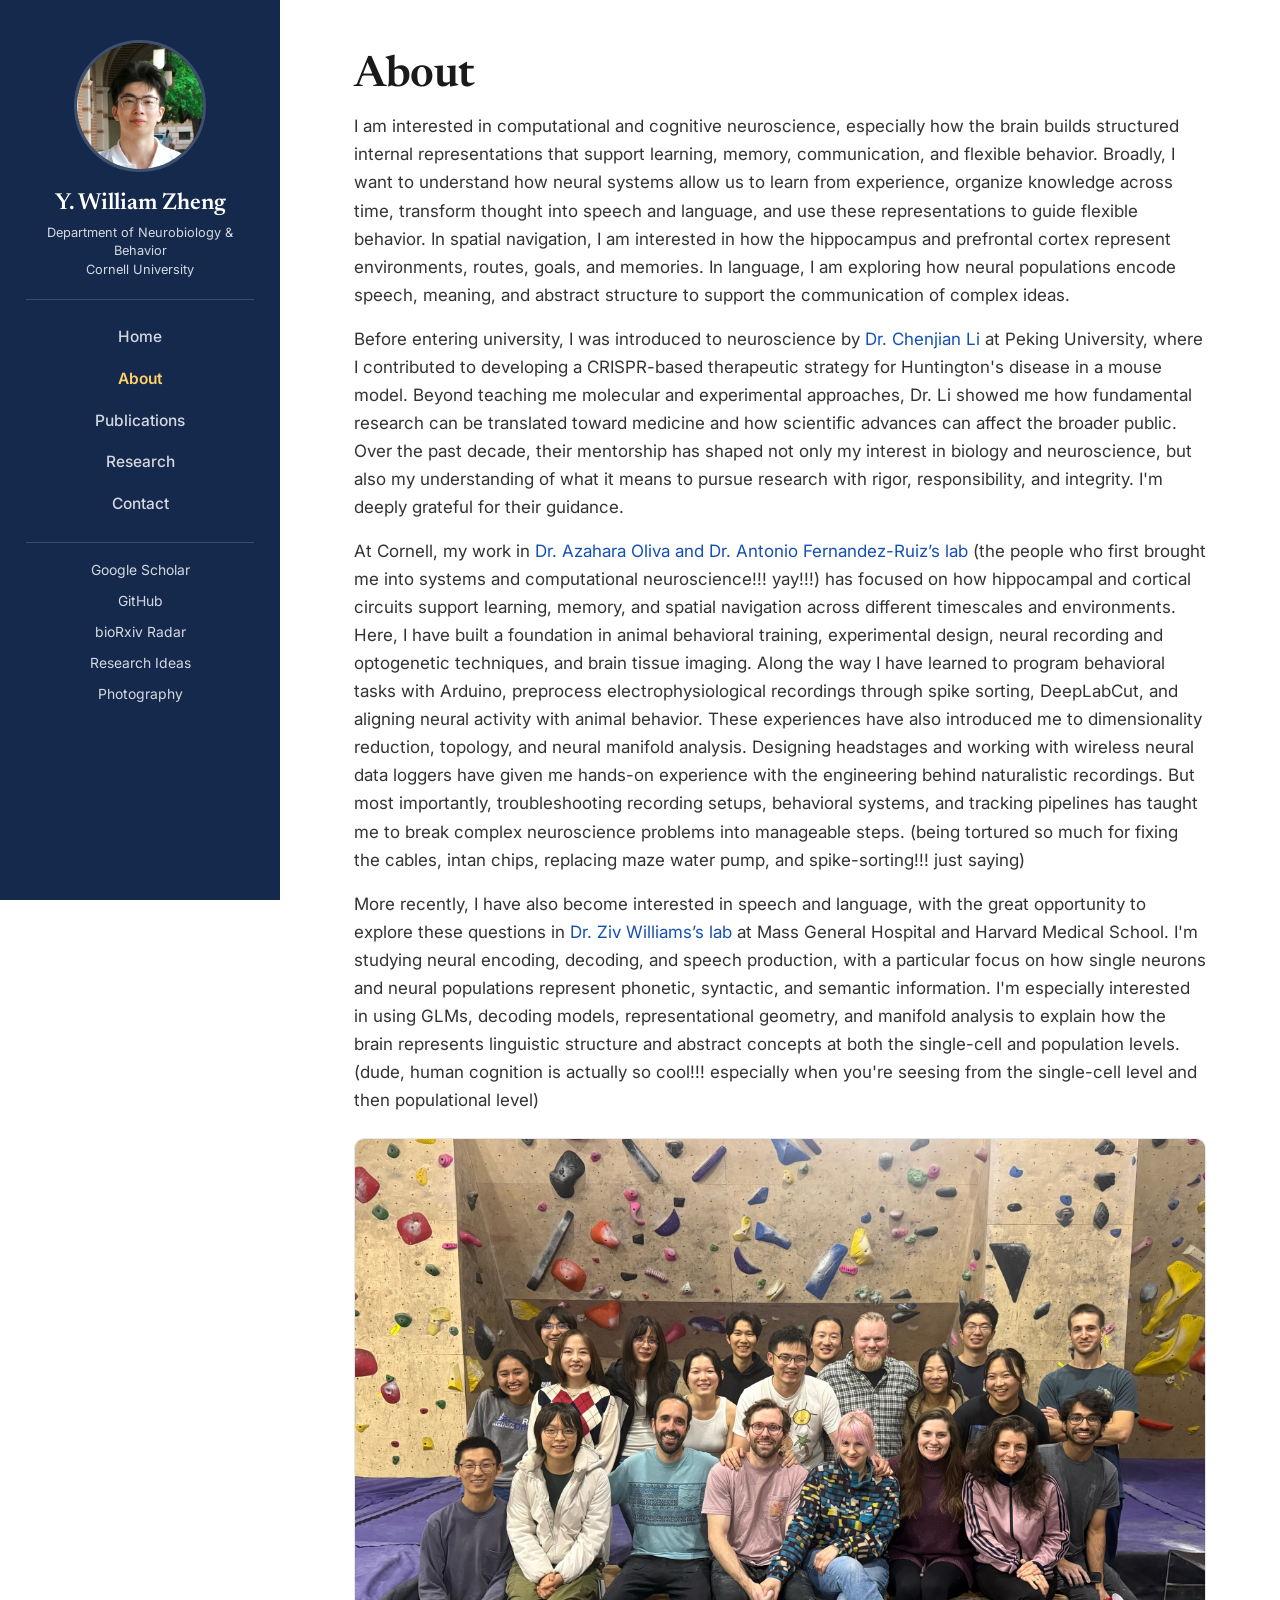
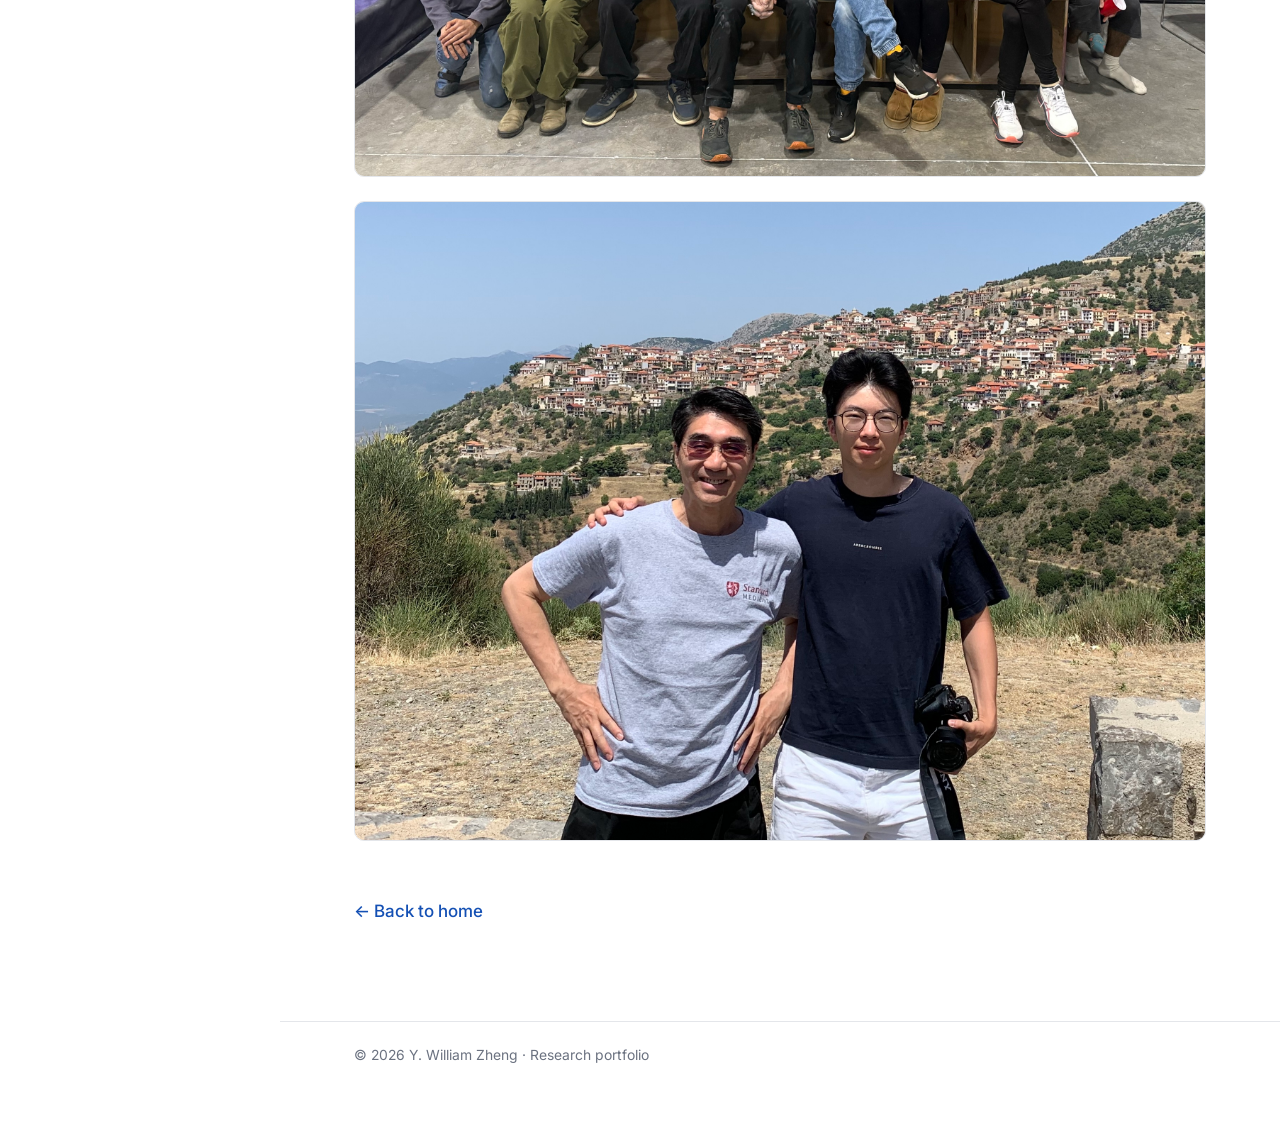
==== commit 3609f398: "fix(site): use full department name in every sidebar" ====
--- a/about.html
+++ b/about.html
@@ -22,7 +22,7 @@
     <aside class="sidebar">
         <a href="index.html"><img class="avatar" src="picture/william_profile_pic.jpg" alt="Portrait of Y. William Zheng"></a>
         <p class="name">Y. William Zheng</p>
-        <p class="tag">Neurobiology &amp; Behavior<br>Cornell University</p>
+        <p class="tag">Department of Neurobiology &amp; Behavior<br>Cornell University</p>
         <nav aria-label="Main">
             <a href="index.html">Home</a>
             <a href="about.html" aria-current="page">About</a>
